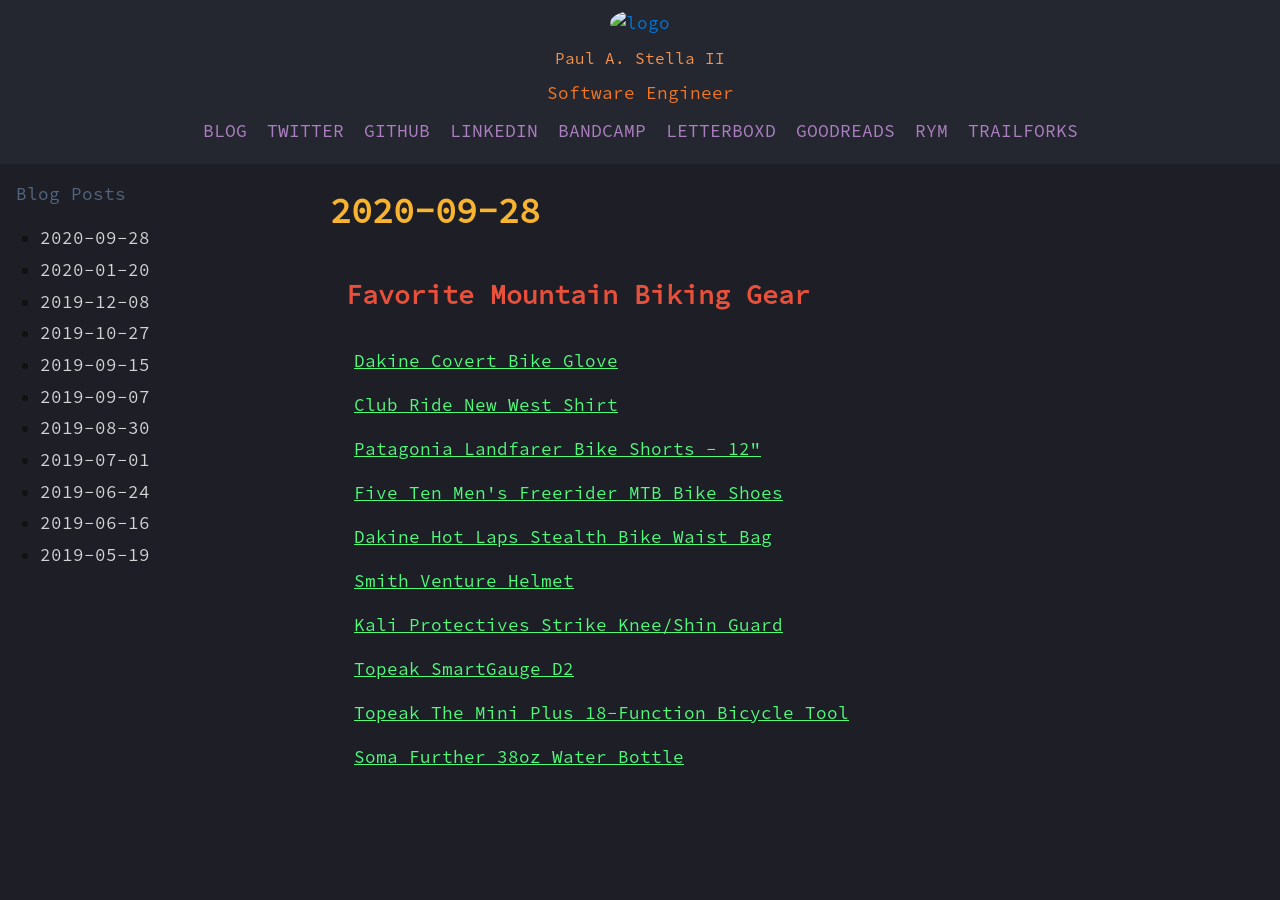
==== index.html @ a6b39e1b "2021-01-11-22:14:14" ====
<!doctype html><html lang="en"><head><meta charset="utf-8"/><meta http-equiv="Cache-Control" content="no-cache, no-store, must-revalidate"/><meta http-equiv="Pragma" content="no-cache"/><meta http-equiv="Expires" content="0"/><meta name="viewport" content="width=device-width,initial-scale=1"/><link rel="shortcut icon" href="/favicon.ico"/><meta name="twitter:card" content="summary_large_image"><meta name="twitter:site" content="@thepaulstella"><meta name="twitter:creator" content="@thepaulstella"><meta name="twitter:title" content="Paul Stella"><meta name="twitter:description" content="Blog"><meta name="twitter:image" content="https://thepaulstella.com/twitter_card.jpg"><title>thepaulstella</title><link href="/static/css/main.f1bea533.css" rel="stylesheet"></head><body><div id="root"></div><script type="text/javascript" src="/static/js/main.1a1465a9.js"></script></body></html>
---- static/css/main.f1bea533.css ----
html{font-family:sans-serif;-ms-text-size-adjust:100%;-webkit-text-size-adjust:100%}body{margin:0}article,aside,details,figcaption,figure,footer,header,hgroup,main,nav,section,summary{display:block}audio,canvas,progress,video{display:inline-block;vertical-align:baseline}audio:not([controls]){display:none;height:0}[hidden],template{display:none}a{background:transparent}a:active,a:hover{outline:0}abbr[title]{border-bottom:1px dotted}b,strong{font-weight:700}dfn{font-style:italic}h1{font-size:2em;margin:.67em 0}mark{background:#fff;color:#111}small{font-size:80%}sub,sup{font-size:75%;line-height:0;position:relative;vertical-align:baseline}sup{top:-.5em}sub{bottom:-.25em}img{border:0}svg:not(:root){overflow:hidden}figure{margin:1em 40px}hr{box-sizing:content-box;height:0}pre{overflow:auto}code,kbd,pre,samp{font-family:monospace,monospace;font-size:1em}button,input,optgroup,select,textarea{color:inherit;font:inherit;margin:0}button{overflow:visible}button,select{text-transform:none}button,html input[type=button],input[type=reset],input[type=submit]{-webkit-appearance:button;cursor:pointer}button[disabled],input[disabled]{cursor:default}button::-moz-focus-inner,input::-moz-focus-inner{border:0;padding:0}input{line-height:normal}input[type=checkbox],input[type=radio]{box-sizing:border-box;padding:0}input[type=number]::-webkit-inner-spin-button,input[type=number]::-webkit-outer-spin-button{height:auto}input[type=search]::-webkit-search-cancel-button,input[type=search]::-webkit-search-decoration{-webkit-appearance:none}fieldset,legend{border:0;padding:0}textarea{overflow:auto}optgroup{font-weight:700}table{border-collapse:collapse;border-spacing:0}td,th{padding:0}*{box-sizing:inherit}body,html{font-family:Arial,Helvetica,sans-serif;box-sizing:border-box;height:100%}body{color:#111;font-size:1.1em;line-height:1.5;background:#fff}main{display:block}h1,h2,h3,h4,h5,h6{margin:0;padding:.6em 0}li{margin:0 0 .3em}a{color:#0074d9;text-decoration:none;box-shadow:none;transition:all .3s}code{font-size:.8em}code,pre{padding:.3em .6em;background:#f5f5f5}pre{text-align:left;border-radius:.2em}pre code{padding:0}blockquote{padding:0 0 0 1em;margin:0 0 0 .1em;box-shadow:inset 5px 0 hsla(0,0%,7%,.3)}label{cursor:pointer}[class*=" icon-"]:before,[class^=icon-]:before{margin:0 .6em 0 0}i[class*=" icon-"]:before,i[class^=icon-]:before{margin:0}.button,.dropimage,.label,[data-tooltip]:after,[type=submit],button{display:inline-block;text-align:center;letter-spacing:inherit;margin:0;padding:.3em .9em;vertical-align:middle;background:#0074d9;color:#fff;border:0;border-radius:.2em;width:auto;-webkit-touch-callout:none;-webkit-user-select:none;-moz-user-select:none;-ms-user-select:none;user-select:none}.success.button,.success.dropimage,.success.label,.success[data-tooltip]:after,.success[type=submit],button.success{background:#2ecc40}.warning.button,.warning.dropimage,.warning.label,.warning[data-tooltip]:after,.warning[type=submit],button.warning{background:#ff851b}.error.button,.error.dropimage,.error.label,.error[data-tooltip]:after,.error[type=submit],button.error{background:#ff4136}.pseudo.button,.pseudo.dropimage,.pseudo.label,.pseudo[data-tooltip]:after,.pseudo[type=submit],button.pseudo{background-color:transparent;color:inherit}.label,[data-tooltip]:after{font-size:.6em;padding:.4em .6em;margin-left:1em;line-height:1}.button,.dropimage,[type=submit],button{margin:.3em 0;cursor:pointer;transition:all .3s;border-radius:.2em;height:auto;vertical-align:baseline;box-shadow:inset 0 0 hsla(0,0%,7%,0)}.button:focus,.button:hover,.dropimage:focus,.dropimage:hover,:focus[type=submit],:hover[type=submit],button:focus,button:hover{box-shadow:inset 0 0 0 99em hsla(0,0%,100%,.2);border:0}.pseudo.button:focus,.pseudo.button:hover,.pseudo.dropimage:focus,.pseudo.dropimage:hover,.pseudo:focus[type=submit],.pseudo:hover[type=submit],button.pseudo:focus,button.pseudo:hover{box-shadow:inset 0 0 0 99em hsla(0,0%,7%,.1)}.active.button,.active.dropimage,.active[type=submit],.button:active,.dropimage:active,.pseudo.button:active,.pseudo.dropimage:active,.pseudo:active[type=submit],:active[type=submit],button.active,button.pseudo:active,button:active{box-shadow:inset 0 0 0 99em hsla(0,0%,7%,.2)}.button[disabled],.dropimage[disabled],[disabled][type=submit],button[disabled]{cursor:default;box-shadow:none;background:#aaa}:checked+.toggle,:checked+.toggle:hover{box-shadow:inset 0 0 0 99em hsla(0,0%,7%,.2)}[type]+.toggle{padding:.3em .9em;margin-right:0}[type]+.toggle:after,[type]+.toggle:before{display:none}.select select,input,textarea{line-height:1.5;margin:0;height:2.1em;padding:.3em .6em;border:1px solid #aaa;background-color:#fff;border-radius:.2em;transition:all .3s;width:100%}.select select:focus,input:focus,textarea:focus{border:1px solid #0074d9;outline:0}textarea{height:auto}[type=color],[type=file]{cursor:pointer}[type=file]{height:auto}select{background:#fff url([data-uri]) no-repeat scroll 95%/10px 15px;background-position:calc(100% - 15px) 50%;border:1px solid #aaa;border-radius:.2em;cursor:pointer;width:100%;height:2.2em;box-sizing:border-box;padding:.3em .45em;transition:all .3s;-moz-appearance:none;-webkit-appearance:none;appearance:none}select::-ms-expand{display:none}select:active,select:focus{border:1px solid #0074d9;transition:outline 0s}select:-moz-focusring{color:transparent;text-shadow:0 0 0 #111}select option{font-size:inherit;padding:.45em}select[multiple]{height:auto;background:none;padding:0}[type=checkbox],[type=radio]{opacity:0;width:0;position:absolute;display:inline-block}:focus[type=checkbox]+.checkable:before,:focus[type=radio]+.checkable:before,[type=checkbox]+.checkable:hover:before,[type=radio]+.checkable:hover:before{border:1px solid #0074d9}[type=checkbox]+.checkable,[type=radio]+.checkable{position:relative;cursor:pointer;padding-left:1.5em;margin-right:.6em}[type=checkbox]+.checkable:after,[type=checkbox]+.checkable:before,[type=radio]+.checkable:after,[type=radio]+.checkable:before{content:"";position:absolute;display:inline-block;left:0;top:50%;-ms-transform:translateY(-50%);transform:translateY(-50%);font-size:1em;line-height:1em;color:transparent;font-family:sans;text-align:center;box-sizing:border-box;width:1em;height:1em;border-radius:50%;transition:all .3s}[type=checkbox]+.checkable:before,[type=radio]+.checkable:before{border:1px solid #aaa}:checked[type=checkbox]+.checkable:after,:checked[type=radio]+.checkable:after{background:#111;-ms-transform:scale(.5) translateY(-100%);transform:scale(.5) translateY(-100%)}[type=checkbox]+.checkable:before{border-radius:.2em}[type=checkbox]+.checkable:after{content:"\2714";background:none;-ms-transform:scale(2) translateY(-25%);transform:scale(2) translateY(-25%);visibility:hidden;opacity:0}:checked[type=checkbox]+.checkable:after{color:#111;background:none;-ms-transform:translateY(-50%);transform:translateY(-50%);transition:all .3s;visibility:visible;opacity:1}table{text-align:left}td,th{padding:.3em 2.4em .3em .6em}th{text-align:left;font-weight:900;color:#fff;background-color:#0074d9}.success th{background-color:#2ecc40}.warning th{background-color:#ff851b}.error th{background-color:#ff4136}.dull th{background-color:#aaa}tr:nth-child(2n){background:hsla(0,0%,7%,.05)}.flex{display:-ms-flexbox;display:flex;margin-left:-.6em;width:calc(100% + .6em);-ms-flex-wrap:wrap;flex-wrap:wrap;transition:all .3s ease}.flex>*{box-sizing:border-box;-ms-flex:1 1 auto;flex:1 1 auto;padding-left:.6em;padding-bottom:.6em}.flex[class*=eight]>*,.flex[class*=eleven]>*,.flex[class*=five]>*,.flex[class*=four]>*,.flex[class*=nine]>*,.flex[class*=one]>*,.flex[class*=seven]>*,.flex[class*=six]>*,.flex[class*=ten]>*,.flex[class*=three]>*,.flex[class*=twelve]>*,.flex[class*=two]>*{-ms-flex-positive:0;flex-grow:0}.flex.grow>*{-ms-flex-positive:1;flex-grow:1}.center{-ms-flex-pack:center;justify-content:center}.one>*{width:100%}.two>*{width:50%}.three>*{width:33.33333%}.four>*{width:25%}.five>*{width:20%}.six>*{width:16.66666%}.seven>*{width:14.28571%}.eight>*{width:12.5%}.nine>*{width:11.11111%}.ten>*{width:10%}.eleven>*{width:9.09091%}.twelve>*{width:8.33333%}@media (min-width:500px){.one-500>*{width:100%}.two-500>*{width:50%}.three-500>*{width:33.33333%}.four-500>*{width:25%}.five-500>*{width:20%}.six-500>*{width:16.66666%}.seven-500>*{width:14.28571%}.eight-500>*{width:12.5%}.nine-500>*{width:11.11111%}.ten-500>*{width:10%}.eleven-500>*{width:9.09091%}.twelve-500>*{width:8.33333%}}@media (min-width:600px){.one-600>*{width:100%}.two-600>*{width:50%}.three-600>*{width:33.33333%}.four-600>*{width:25%}.five-600>*{width:20%}.six-600>*{width:16.66666%}.seven-600>*{width:14.28571%}.eight-600>*{width:12.5%}.nine-600>*{width:11.11111%}.ten-600>*{width:10%}.eleven-600>*{width:9.09091%}.twelve-600>*{width:8.33333%}}@media (min-width:700px){.one-700>*{width:100%}.two-700>*{width:50%}.three-700>*{width:33.33333%}.four-700>*{width:25%}.five-700>*{width:20%}.six-700>*{width:16.66666%}.seven-700>*{width:14.28571%}.eight-700>*{width:12.5%}.nine-700>*{width:11.11111%}.ten-700>*{width:10%}.eleven-700>*{width:9.09091%}.twelve-700>*{width:8.33333%}}@media (min-width:800px){.one-800>*{width:100%}.two-800>*{width:50%}.three-800>*{width:33.33333%}.four-800>*{width:25%}.five-800>*{width:20%}.six-800>*{width:16.66666%}.seven-800>*{width:14.28571%}.eight-800>*{width:12.5%}.nine-800>*{width:11.11111%}.ten-800>*{width:10%}.eleven-800>*{width:9.09091%}.twelve-800>*{width:8.33333%}}@media (min-width:900px){.one-900>*{width:100%}.two-900>*{width:50%}.three-900>*{width:33.33333%}.four-900>*{width:25%}.five-900>*{width:20%}.six-900>*{width:16.66666%}.seven-900>*{width:14.28571%}.eight-900>*{width:12.5%}.nine-900>*{width:11.11111%}.ten-900>*{width:10%}.eleven-900>*{width:9.09091%}.twelve-900>*{width:8.33333%}}@media (min-width:1000px){.one-1000>*{width:100%}.two-1000>*{width:50%}.three-1000>*{width:33.33333%}.four-1000>*{width:25%}.five-1000>*{width:20%}.six-1000>*{width:16.66666%}.seven-1000>*{width:14.28571%}.eight-1000>*{width:12.5%}.nine-1000>*{width:11.11111%}.ten-1000>*{width:10%}.eleven-1000>*{width:9.09091%}.twelve-1000>*{width:8.33333%}}@media (min-width:1100px){.one-1100>*{width:100%}.two-1100>*{width:50%}.three-1100>*{width:33.33333%}.four-1100>*{width:25%}.five-1100>*{width:20%}.six-1100>*{width:16.66666%}.seven-1100>*{width:14.28571%}.eight-1100>*{width:12.5%}.nine-1100>*{width:11.11111%}.ten-1100>*{width:10%}.eleven-1100>*{width:9.09091%}.twelve-1100>*{width:8.33333%}}@media (min-width:1200px){.one-1200>*{width:100%}.two-1200>*{width:50%}.three-1200>*{width:33.33333%}.four-1200>*{width:25%}.five-1200>*{width:20%}.six-1200>*{width:16.66666%}.seven-1200>*{width:14.28571%}.eight-1200>*{width:12.5%}.nine-1200>*{width:11.11111%}.ten-1200>*{width:10%}.eleven-1200>*{width:9.09091%}.twelve-1200>*{width:8.33333%}}@media (min-width:1300px){.one-1300>*{width:100%}.two-1300>*{width:50%}.three-1300>*{width:33.33333%}.four-1300>*{width:25%}.five-1300>*{width:20%}.six-1300>*{width:16.66666%}.seven-1300>*{width:14.28571%}.eight-1300>*{width:12.5%}.nine-1300>*{width:11.11111%}.ten-1300>*{width:10%}.eleven-1300>*{width:9.09091%}.twelve-1300>*{width:8.33333%}}@media (min-width:1400px){.one-1400>*{width:100%}.two-1400>*{width:50%}.three-1400>*{width:33.33333%}.four-1400>*{width:25%}.five-1400>*{width:20%}.six-1400>*{width:16.66666%}.seven-1400>*{width:14.28571%}.eight-1400>*{width:12.5%}.nine-1400>*{width:11.11111%}.ten-1400>*{width:10%}.eleven-1400>*{width:9.09091%}.twelve-1400>*{width:8.33333%}}@media (min-width:1500px){.one-1500>*{width:100%}.two-1500>*{width:50%}.three-1500>*{width:33.33333%}.four-1500>*{width:25%}.five-1500>*{width:20%}.six-1500>*{width:16.66666%}.seven-1500>*{width:14.28571%}.eight-1500>*{width:12.5%}.nine-1500>*{width:11.11111%}.ten-1500>*{width:10%}.eleven-1500>*{width:9.09091%}.twelve-1500>*{width:8.33333%}}@media (min-width:1600px){.one-1600>*{width:100%}.two-1600>*{width:50%}.three-1600>*{width:33.33333%}.four-1600>*{width:25%}.five-1600>*{width:20%}.six-1600>*{width:16.66666%}.seven-1600>*{width:14.28571%}.eight-1600>*{width:12.5%}.nine-1600>*{width:11.11111%}.ten-1600>*{width:10%}.eleven-1600>*{width:9.09091%}.twelve-1600>*{width:8.33333%}}@media (min-width:1700px){.one-1700>*{width:100%}.two-1700>*{width:50%}.three-1700>*{width:33.33333%}.four-1700>*{width:25%}.five-1700>*{width:20%}.six-1700>*{width:16.66666%}.seven-1700>*{width:14.28571%}.eight-1700>*{width:12.5%}.nine-1700>*{width:11.11111%}.ten-1700>*{width:10%}.eleven-1700>*{width:9.09091%}.twelve-1700>*{width:8.33333%}}@media (min-width:1800px){.one-1800>*{width:100%}.two-1800>*{width:50%}.three-1800>*{width:33.33333%}.four-1800>*{width:25%}.five-1800>*{width:20%}.six-1800>*{width:16.66666%}.seven-1800>*{width:14.28571%}.eight-1800>*{width:12.5%}.nine-1800>*{width:11.11111%}.ten-1800>*{width:10%}.eleven-1800>*{width:9.09091%}.twelve-1800>*{width:8.33333%}}@media (min-width:1900px){.one-1900>*{width:100%}.two-1900>*{width:50%}.three-1900>*{width:33.33333%}.four-1900>*{width:25%}.five-1900>*{width:20%}.six-1900>*{width:16.66666%}.seven-1900>*{width:14.28571%}.eight-1900>*{width:12.5%}.nine-1900>*{width:11.11111%}.ten-1900>*{width:10%}.eleven-1900>*{width:9.09091%}.twelve-1900>*{width:8.33333%}}@media (min-width:2000px){.one-2000>*{width:100%}.two-2000>*{width:50%}.three-2000>*{width:33.33333%}.four-2000>*{width:25%}.five-2000>*{width:20%}.six-2000>*{width:16.66666%}.seven-2000>*{width:14.28571%}.eight-2000>*{width:12.5%}.nine-2000>*{width:11.11111%}.ten-2000>*{width:10%}.eleven-2000>*{width:9.09091%}.twelve-2000>*{width:8.33333%}}.full{width:100%}.half{width:50%}.third{width:33.33333%}.two-third{width:66.66666%}.fourth{width:25%}.three-fourth{width:75%}.fifth{width:20%}.two-fifth{width:40%}.three-fifth{width:60%}.four-fifth{width:80%}.sixth{width:16.66666%}.none{display:none}@media (min-width:500px){.full-500{width:100%;display:block}.half-500{width:50%;display:block}.third-500{width:33.33333%;display:block}.two-third-500{width:66.66666%;display:block}.fourth-500{width:25%;display:block}.three-fourth-500{width:75%;display:block}.fifth-500{width:20%;display:block}.two-fifth-500{width:40%;display:block}.three-fifth-500{width:60%;display:block}.four-fifth-500{width:80%;display:block}.sixth-500{width:16.66666%;display:block}}@media (min-width:600px){.full-600{width:100%;display:block}.half-600{width:50%;display:block}.third-600{width:33.33333%;display:block}.two-third-600{width:66.66666%;display:block}.fourth-600{width:25%;display:block}.three-fourth-600{width:75%;display:block}.fifth-600{width:20%;display:block}.two-fifth-600{width:40%;display:block}.three-fifth-600{width:60%;display:block}.four-fifth-600{width:80%;display:block}.sixth-600{width:16.66666%;display:block}}@media (min-width:700px){.full-700{width:100%;display:block}.half-700{width:50%;display:block}.third-700{width:33.33333%;display:block}.two-third-700{width:66.66666%;display:block}.fourth-700{width:25%;display:block}.three-fourth-700{width:75%;display:block}.fifth-700{width:20%;display:block}.two-fifth-700{width:40%;display:block}.three-fifth-700{width:60%;display:block}.four-fifth-700{width:80%;display:block}.sixth-700{width:16.66666%;display:block}}@media (min-width:800px){.full-800{width:100%;display:block}.half-800{width:50%;display:block}.third-800{width:33.33333%;display:block}.two-third-800{width:66.66666%;display:block}.fourth-800{width:25%;display:block}.three-fourth-800{width:75%;display:block}.fifth-800{width:20%;display:block}.two-fifth-800{width:40%;display:block}.three-fifth-800{width:60%;display:block}.four-fifth-800{width:80%;display:block}.sixth-800{width:16.66666%;display:block}}@media (min-width:900px){.full-900{width:100%;display:block}.half-900{width:50%;display:block}.third-900{width:33.33333%;display:block}.two-third-900{width:66.66666%;display:block}.fourth-900{width:25%;display:block}.three-fourth-900{width:75%;display:block}.fifth-900{width:20%;display:block}.two-fifth-900{width:40%;display:block}.three-fifth-900{width:60%;display:block}.four-fifth-900{width:80%;display:block}.sixth-900{width:16.66666%;display:block}}@media (min-width:1000px){.full-1000{width:100%;display:block}.half-1000{width:50%;display:block}.third-1000{width:33.33333%;display:block}.two-third-1000{width:66.66666%;display:block}.fourth-1000{width:25%;display:block}.three-fourth-1000{width:75%;display:block}.fifth-1000{width:20%;display:block}.two-fifth-1000{width:40%;display:block}.three-fifth-1000{width:60%;display:block}.four-fifth-1000{width:80%;display:block}.sixth-1000{width:16.66666%;display:block}}@media (min-width:1100px){.full-1100{width:100%;display:block}.half-1100{width:50%;display:block}.third-1100{width:33.33333%;display:block}.two-third-1100{width:66.66666%;display:block}.fourth-1100{width:25%;display:block}.three-fourth-1100{width:75%;display:block}.fifth-1100{width:20%;display:block}.two-fifth-1100{width:40%;display:block}.three-fifth-1100{width:60%;display:block}.four-fifth-1100{width:80%;display:block}.sixth-1100{width:16.66666%;display:block}}@media (min-width:1200px){.full-1200{width:100%;display:block}.half-1200{width:50%;display:block}.third-1200{width:33.33333%;display:block}.two-third-1200{width:66.66666%;display:block}.fourth-1200{width:25%;display:block}.three-fourth-1200{width:75%;display:block}.fifth-1200{width:20%;display:block}.two-fifth-1200{width:40%;display:block}.three-fifth-1200{width:60%;display:block}.four-fifth-1200{width:80%;display:block}.sixth-1200{width:16.66666%;display:block}}@media (min-width:1300px){.full-1300{width:100%;display:block}.half-1300{width:50%;display:block}.third-1300{width:33.33333%;display:block}.two-third-1300{width:66.66666%;display:block}.fourth-1300{width:25%;display:block}.three-fourth-1300{width:75%;display:block}.fifth-1300{width:20%;display:block}.two-fifth-1300{width:40%;display:block}.three-fifth-1300{width:60%;display:block}.four-fifth-1300{width:80%;display:block}.sixth-1300{width:16.66666%;display:block}}@media (min-width:1400px){.full-1400{width:100%;display:block}.half-1400{width:50%;display:block}.third-1400{width:33.33333%;display:block}.two-third-1400{width:66.66666%;display:block}.fourth-1400{width:25%;display:block}.three-fourth-1400{width:75%;display:block}.fifth-1400{width:20%;display:block}.two-fifth-1400{width:40%;display:block}.three-fifth-1400{width:60%;display:block}.four-fifth-1400{width:80%;display:block}.sixth-1400{width:16.66666%;display:block}}@media (min-width:1500px){.full-1500{width:100%;display:block}.half-1500{width:50%;display:block}.third-1500{width:33.33333%;display:block}.two-third-1500{width:66.66666%;display:block}.fourth-1500{width:25%;display:block}.three-fourth-1500{width:75%;display:block}.fifth-1500{width:20%;display:block}.two-fifth-1500{width:40%;display:block}.three-fifth-1500{width:60%;display:block}.four-fifth-1500{width:80%;display:block}.sixth-1500{width:16.66666%;display:block}}@media (min-width:1600px){.full-1600{width:100%;display:block}.half-1600{width:50%;display:block}.third-1600{width:33.33333%;display:block}.two-third-1600{width:66.66666%;display:block}.fourth-1600{width:25%;display:block}.three-fourth-1600{width:75%;display:block}.fifth-1600{width:20%;display:block}.two-fifth-1600{width:40%;display:block}.three-fifth-1600{width:60%;display:block}.four-fifth-1600{width:80%;display:block}.sixth-1600{width:16.66666%;display:block}}@media (min-width:1700px){.full-1700{width:100%;display:block}.half-1700{width:50%;display:block}.third-1700{width:33.33333%;display:block}.two-third-1700{width:66.66666%;display:block}.fourth-1700{width:25%;display:block}.three-fourth-1700{width:75%;display:block}.fifth-1700{width:20%;display:block}.two-fifth-1700{width:40%;display:block}.three-fifth-1700{width:60%;display:block}.four-fifth-1700{width:80%;display:block}.sixth-1700{width:16.66666%;display:block}}@media (min-width:1800px){.full-1800{width:100%;display:block}.half-1800{width:50%;display:block}.third-1800{width:33.33333%;display:block}.two-third-1800{width:66.66666%;display:block}.fourth-1800{width:25%;display:block}.three-fourth-1800{width:75%;display:block}.fifth-1800{width:20%;display:block}.two-fifth-1800{width:40%;display:block}.three-fifth-1800{width:60%;display:block}.four-fifth-1800{width:80%;display:block}.sixth-1800{width:16.66666%;display:block}}@media (min-width:1900px){.full-1900{width:100%;display:block}.half-1900{width:50%;display:block}.third-1900{width:33.33333%;display:block}.two-third-1900{width:66.66666%;display:block}.fourth-1900{width:25%;display:block}.three-fourth-1900{width:75%;display:block}.fifth-1900{width:20%;display:block}.two-fifth-1900{width:40%;display:block}.three-fifth-1900{width:60%;display:block}.four-fifth-1900{width:80%;display:block}.sixth-1900{width:16.66666%;display:block}}@media (min-width:2000px){.full-2000{width:100%;display:block}.half-2000{width:50%;display:block}.third-2000{width:33.33333%;display:block}.two-third-2000{width:66.66666%;display:block}.fourth-2000{width:25%;display:block}.three-fourth-2000{width:75%;display:block}.fifth-2000{width:20%;display:block}.two-fifth-2000{width:40%;display:block}.three-fifth-2000{width:60%;display:block}.four-fifth-2000{width:80%;display:block}.sixth-2000{width:16.66666%;display:block}}@media (min-width:500px){.none-500{display:none}}@media (min-width:600px){.none-600{display:none}}@media (min-width:700px){.none-700{display:none}}@media (min-width:800px){.none-800{display:none}}@media (min-width:900px){.none-900{display:none}}@media (min-width:1000px){.none-1000{display:none}}@media (min-width:1100px){.none-1100{display:none}}@media (min-width:1200px){.none-1200{display:none}}@media (min-width:1300px){.none-1300{display:none}}@media (min-width:1400px){.none-1400{display:none}}@media (min-width:1500px){.none-1500{display:none}}@media (min-width:1600px){.none-1600{display:none}}@media (min-width:1700px){.none-1700{display:none}}@media (min-width:1800px){.none-1800{display:none}}@media (min-width:1900px){.none-1900{display:none}}@media (min-width:2000px){.none-2000{display:none}}.off-none{margin-left:0}.off-half{margin-left:50%}.off-third{margin-left:33.33333%}.off-two-third{margin-left:66.66666%}.off-fourth{margin-left:25%}.off-three-fourth{margin-left:75%}.off-fifth{margin-left:20%}.off-two-fifth{margin-left:40%}.off-three-fifth{margin-left:60%}.off-four-fifth{margin-left:80%}.off-sixth{margin-left:16.66666%}@media (min-width:500px){.off-none-500{margin-left:0}.off-half-500{margin-left:50%}.off-third-500{margin-left:33.33333%}.off-two-third-500{margin-left:66.66666%}.off-fourth-500{margin-left:25%}.off-three-fourth-500{margin-left:75%}.off-fifth-500{margin-left:20%}.off-two-fifth-500{margin-left:40%}.off-three-fifth-500{margin-left:60%}.off-four-fifth-500{margin-left:80%}.off-sixth-500{margin-left:16.66666%}}@media (min-width:600px){.off-none-600{margin-left:0}.off-half-600{margin-left:50%}.off-third-600{margin-left:33.33333%}.off-two-third-600{margin-left:66.66666%}.off-fourth-600{margin-left:25%}.off-three-fourth-600{margin-left:75%}.off-fifth-600{margin-left:20%}.off-two-fifth-600{margin-left:40%}.off-three-fifth-600{margin-left:60%}.off-four-fifth-600{margin-left:80%}.off-sixth-600{margin-left:16.66666%}}@media (min-width:700px){.off-none-700{margin-left:0}.off-half-700{margin-left:50%}.off-third-700{margin-left:33.33333%}.off-two-third-700{margin-left:66.66666%}.off-fourth-700{margin-left:25%}.off-three-fourth-700{margin-left:75%}.off-fifth-700{margin-left:20%}.off-two-fifth-700{margin-left:40%}.off-three-fifth-700{margin-left:60%}.off-four-fifth-700{margin-left:80%}.off-sixth-700{margin-left:16.66666%}}@media (min-width:800px){.off-none-800{margin-left:0}.off-half-800{margin-left:50%}.off-third-800{margin-left:33.33333%}.off-two-third-800{margin-left:66.66666%}.off-fourth-800{margin-left:25%}.off-three-fourth-800{margin-left:75%}.off-fifth-800{margin-left:20%}.off-two-fifth-800{margin-left:40%}.off-three-fifth-800{margin-left:60%}.off-four-fifth-800{margin-left:80%}.off-sixth-800{margin-left:16.66666%}}@media (min-width:900px){.off-none-900{margin-left:0}.off-half-900{margin-left:50%}.off-third-900{margin-left:33.33333%}.off-two-third-900{margin-left:66.66666%}.off-fourth-900{margin-left:25%}.off-three-fourth-900{margin-left:75%}.off-fifth-900{margin-left:20%}.off-two-fifth-900{margin-left:40%}.off-three-fifth-900{margin-left:60%}.off-four-fifth-900{margin-left:80%}.off-sixth-900{margin-left:16.66666%}}@media (min-width:1000px){.off-none-1000{margin-left:0}.off-half-1000{margin-left:50%}.off-third-1000{margin-left:33.33333%}.off-two-third-1000{margin-left:66.66666%}.off-fourth-1000{margin-left:25%}.off-three-fourth-1000{margin-left:75%}.off-fifth-1000{margin-left:20%}.off-two-fifth-1000{margin-left:40%}.off-three-fifth-1000{margin-left:60%}.off-four-fifth-1000{margin-left:80%}.off-sixth-1000{margin-left:16.66666%}}@media (min-width:1100px){.off-none-1100{margin-left:0}.off-half-1100{margin-left:50%}.off-third-1100{margin-left:33.33333%}.off-two-third-1100{margin-left:66.66666%}.off-fourth-1100{margin-left:25%}.off-three-fourth-1100{margin-left:75%}.off-fifth-1100{margin-left:20%}.off-two-fifth-1100{margin-left:40%}.off-three-fifth-1100{margin-left:60%}.off-four-fifth-1100{margin-left:80%}.off-sixth-1100{margin-left:16.66666%}}@media (min-width:1200px){.off-none-1200{margin-left:0}.off-half-1200{margin-left:50%}.off-third-1200{margin-left:33.33333%}.off-two-third-1200{margin-left:66.66666%}.off-fourth-1200{margin-left:25%}.off-three-fourth-1200{margin-left:75%}.off-fifth-1200{margin-left:20%}.off-two-fifth-1200{margin-left:40%}.off-three-fifth-1200{margin-left:60%}.off-four-fifth-1200{margin-left:80%}.off-sixth-1200{margin-left:16.66666%}}@media (min-width:1300px){.off-none-1300{margin-left:0}.off-half-1300{margin-left:50%}.off-third-1300{margin-left:33.33333%}.off-two-third-1300{margin-left:66.66666%}.off-fourth-1300{margin-left:25%}.off-three-fourth-1300{margin-left:75%}.off-fifth-1300{margin-left:20%}.off-two-fifth-1300{margin-left:40%}.off-three-fifth-1300{margin-left:60%}.off-four-fifth-1300{margin-left:80%}.off-sixth-1300{margin-left:16.66666%}}@media (min-width:1400px){.off-none-1400{margin-left:0}.off-half-1400{margin-left:50%}.off-third-1400{margin-left:33.33333%}.off-two-third-1400{margin-left:66.66666%}.off-fourth-1400{margin-left:25%}.off-three-fourth-1400{margin-left:75%}.off-fifth-1400{margin-left:20%}.off-two-fifth-1400{margin-left:40%}.off-three-fifth-1400{margin-left:60%}.off-four-fifth-1400{margin-left:80%}.off-sixth-1400{margin-left:16.66666%}}@media (min-width:1500px){.off-none-1500{margin-left:0}.off-half-1500{margin-left:50%}.off-third-1500{margin-left:33.33333%}.off-two-third-1500{margin-left:66.66666%}.off-fourth-1500{margin-left:25%}.off-three-fourth-1500{margin-left:75%}.off-fifth-1500{margin-left:20%}.off-two-fifth-1500{margin-left:40%}.off-three-fifth-1500{margin-left:60%}.off-four-fifth-1500{margin-left:80%}.off-sixth-1500{margin-left:16.66666%}}@media (min-width:1600px){.off-none-1600{margin-left:0}.off-half-1600{margin-left:50%}.off-third-1600{margin-left:33.33333%}.off-two-third-1600{margin-left:66.66666%}.off-fourth-1600{margin-left:25%}.off-three-fourth-1600{margin-left:75%}.off-fifth-1600{margin-left:20%}.off-two-fifth-1600{margin-left:40%}.off-three-fifth-1600{margin-left:60%}.off-four-fifth-1600{margin-left:80%}.off-sixth-1600{margin-left:16.66666%}}@media (min-width:1700px){.off-none-1700{margin-left:0}.off-half-1700{margin-left:50%}.off-third-1700{margin-left:33.33333%}.off-two-third-1700{margin-left:66.66666%}.off-fourth-1700{margin-left:25%}.off-three-fourth-1700{margin-left:75%}.off-fifth-1700{margin-left:20%}.off-two-fifth-1700{margin-left:40%}.off-three-fifth-1700{margin-left:60%}.off-four-fifth-1700{margin-left:80%}.off-sixth-1700{margin-left:16.66666%}}@media (min-width:1800px){.off-none-1800{margin-left:0}.off-half-1800{margin-left:50%}.off-third-1800{margin-left:33.33333%}.off-two-third-1800{margin-left:66.66666%}.off-fourth-1800{margin-left:25%}.off-three-fourth-1800{margin-left:75%}.off-fifth-1800{margin-left:20%}.off-two-fifth-1800{margin-left:40%}.off-three-fifth-1800{margin-left:60%}.off-four-fifth-1800{margin-left:80%}.off-sixth-1800{margin-left:16.66666%}}@media (min-width:1900px){.off-none-1900{margin-left:0}.off-half-1900{margin-left:50%}.off-third-1900{margin-left:33.33333%}.off-two-third-1900{margin-left:66.66666%}.off-fourth-1900{margin-left:25%}.off-three-fourth-1900{margin-left:75%}.off-fifth-1900{margin-left:20%}.off-two-fifth-1900{margin-left:40%}.off-three-fifth-1900{margin-left:60%}.off-four-fifth-1900{margin-left:80%}.off-sixth-1900{margin-left:16.66666%}}@media (min-width:2000px){.off-none-2000{margin-left:0}.off-half-2000{margin-left:50%}.off-third-2000{margin-left:33.33333%}.off-two-third-2000{margin-left:66.66666%}.off-fourth-2000{margin-left:25%}.off-three-fourth-2000{margin-left:75%}.off-fifth-2000{margin-left:20%}.off-two-fifth-2000{margin-left:40%}.off-three-fifth-2000{margin-left:60%}.off-four-fifth-2000{margin-left:80%}.off-sixth-2000{margin-left:16.66666%}}nav{position:fixed;top:0;left:0;right:0;height:3em;padding:0 .6em;background:#fff;box-shadow:0 0 .2em hsla(0,0%,67%,.2);z-index:10000;transition:all .3s;transform-style:preserve-3d}nav .brand,nav .burger,nav .menu{float:right;position:relative;top:50%;-ms-transform:translateY(-50%);transform:translateY(-50%)}nav .brand{font-weight:700;float:left;padding:0 .6em;max-width:50%;white-space:nowrap;color:inherit}nav .brand *{vertical-align:middle}nav .logo{height:2em;margin-right:.3em}nav .select:after{height:calc(100% - 1px);padding:0;line-height:2.4em}nav .menu>*{margin-right:.6em}nav .burger{display:none}@media (max-width:60em){nav .burger{display:inline-block;cursor:pointer;bottom:-1000em;margin:0}nav .burger~.menu,nav .show:checked~.burger{position:fixed;min-height:100%;top:0;right:0;bottom:-1000em;margin:0;background:#fff;transition:all .5s ease;-ms-transform:none;transform:none}nav .burger~.menu{z-index:11}nav .show:checked~.burger{color:transparent;width:100%;border-radius:0;background:hsla(0,0%,7%,.2);transition:all .5s ease}nav .show~.menu{width:70%;max-width:300px;-ms-transform-origin:center right;transform-origin:center right;transition:all .25s ease;-ms-transform:scaleX(0);transform:scaleX(0)}nav .show~.menu>*{-ms-transform:translateX(100%);transform:translateX(100%);transition:all 0s ease .5s}nav .show:checked~.menu>:first-child{transition:all .5s cubic-bezier(.645,.045,.355,1) 0s}nav .show:checked~.menu>:nth-child(2){transition:all .5s cubic-bezier(.645,.045,.355,1) .1s}nav .show:checked~.menu>:nth-child(3){transition:all .5s cubic-bezier(.645,.045,.355,1) .2s}nav .show:checked~.menu>:nth-child(4){transition:all .5s cubic-bezier(.645,.045,.355,1) .3s}nav .show:checked~.menu>:nth-child(5){transition:all .5s cubic-bezier(.645,.045,.355,1) .4s}nav .show:checked~.menu>:nth-child(6){transition:all .5s cubic-bezier(.645,.045,.355,1) .5s}nav .show:checked~.menu{-ms-transform:scaleX(1);transform:scaleX(1)}nav .show:checked~.menu>*{-ms-transform:translateX(0);transform:translateX(0);transition:all .5s ease-in-out .6s}nav .burger~.menu>*{display:block;margin:.3em;text-align:left;max-width:calc(100% - .6em)}nav .burger~.menu>a{padding:.3em .9em}}.stack,.stack .toggle{margin-top:0;margin-bottom:0;display:block;width:100%;text-align:left;border-radius:0}.stack:first-child,.stack:first-child .toggle{border-top-left-radius:.2em;border-top-right-radius:.2em}.stack:last-child,.stack:last-child .toggle{border-bottom-left-radius:.2em;border-bottom-right-radius:.2em}input.stack,select.stack,textarea.stack{transition:border-bottom 0 ease 0;border-bottom-width:0}input.stack:last-child,select.stack:last-child,textarea.stack:last-child{border-bottom-width:1px}input.stack:focus+input,input.stack:focus+select,input.stack:focus+textarea,select.stack:focus+input,select.stack:focus+select,select.stack:focus+textarea,textarea.stack:focus+input,textarea.stack:focus+select,textarea.stack:focus+textarea{border-top-color:#0074d9}.card,.modal .overlay~*{position:relative;box-shadow:0;border-radius:.2em;border:1px solid #aaa;overflow:hidden;text-align:left;background:#fff;margin-bottom:.6em;padding:0;transition:all .3s ease}.hidden.card,.modal .overlay:checked+*,.modal .overlay~.hidden,.modal .overlay~:checked+*,:checked+.card{font-size:0;padding:0;margin:0;border:0}.card>*,.modal .overlay~*>*{max-width:100%;display:block}.card>:last-child,.modal .overlay~*>:last-child{margin-bottom:0}.card>p,.card header,.card section,.modal .overlay~*>p,.modal .overlay~* header,.modal .overlay~* section{padding:.6em .8em}.card section,.modal .overlay~* section{padding:.6em .8em 0}.card hr,.modal .overlay~* hr{border:none;height:1px;background-color:#aaa}.card header,.modal .overlay~* header{font-weight:700;position:relative;border-bottom:1px solid #aaa}.card header h1,.card header h2,.card header h3,.card header h4,.card header h5,.card header h6,.modal .overlay~* header h1,.modal .overlay~* header h2,.modal .overlay~* header h3,.modal .overlay~* header h4,.modal .overlay~* header h5,.modal .overlay~* header h6{padding:0;margin:0 2em 0 0;line-height:1;display:inline-block;vertical-align:text-bottom}.card header:last-child,.modal .overlay~* header:last-child{border-bottom:0}.card footer,.modal .overlay~* footer{padding:.8em}.card p,.modal .overlay~* p{margin:.3em 0}.card p:first-child,.modal .overlay~* p:first-child{margin-top:0}.card p:last-child,.modal .overlay~* p:last-child{margin-bottom:0}.card>p,.modal .overlay~*>p{margin:0;padding-right:2.5em}.card .close,.modal .overlay~* .close{position:absolute;top:.4em;right:.3em;font-size:1.2em;padding:0 .5em;cursor:pointer;width:auto}.card .close:hover,.modal .overlay~* .close:hover{color:#ff4136}.card h1+.close,.modal .overlay~* h1+.close{margin:.2em}.card h2+.close,.modal .overlay~* h2+.close{margin:.1em}.card .dangerous,.modal .overlay~* .dangerous{background:#ff4136;float:right}.modal{text-align:center}.modal>input{display:none}.modal>input~*{opacity:0;max-height:0;overflow:hidden}.modal .overlay{top:0;left:0;bottom:0;right:0;position:fixed;margin:0;border-radius:0;background:hsla(0,0%,7%,.2);transition:all .3s;z-index:100000}.modal .overlay:after,.modal .overlay:before{display:none}.modal .overlay~*{border:0;position:fixed;top:50%;left:50%;-ms-transform:translateX(-50%) translateY(-50%) scale(.2);transform:translateX(-50%) translateY(-50%) scale(.2);z-index:1000000;transition:all .3s}.modal>input:checked~*{display:block;opacity:1;max-height:10000px;transition:all .3s}.modal>input:checked~.overlay~*{max-height:90%;overflow:auto;-ms-transform:translateX(-50%) translateY(-50%) scale(1);transform:translateX(-50%) translateY(-50%) scale(1)}@media (max-width:60em){.modal .overlay~*{min-width:90%}}.dropimage{position:relative;display:block;padding:0;padding-bottom:56.25%;overflow:hidden;cursor:pointer;border:0;margin:.3em 0;border-radius:.2em;background-color:#ddd;background-size:cover;background-position:50%;background-image:url([data-uri])}.dropimage input{left:0;width:100%;height:100%;border:0;margin:0;padding:0;opacity:0;cursor:pointer;position:absolute}.tabs{position:relative;overflow:hidden}.tabs>label img{float:left;margin-left:.6em}.tabs>.row{width:calc(100% + 2 * .6em);display:table;table-layout:fixed;position:relative;padding-left:0;transition:all .3s;border-spacing:0;margin:0}.tabs>.row:after,.tabs>.row:before{display:none}.tabs>.row>*,.tabs>.row img{display:table-cell;vertical-align:top;margin:0;width:100%}.tabs>input{display:none}.tabs>input+*{width:100%}.tabs>input+label{width:auto}.two.tabs>.row{width:200%;left:-100%}.two.tabs>input:first-of-type:checked ~ .row{margin-left:100%}.two.tabs>label img{width:48%;margin:4% 0 4% 4%}.three.tabs>.row{width:300%;left:-200%}.three.tabs>input:first-of-type:checked ~ .row{margin-left:200%}.three.tabs>input:nth-of-type(2):checked~.row{margin-left:100%}.three.tabs>label img{width:30%;margin:5% 0 5% 5%}.four.tabs>.row{width:400%;left:-300%}.four.tabs>input:first-of-type:checked ~ .row{margin-left:300%}.four.tabs>input:nth-of-type(2):checked~.row{margin-left:200%}.four.tabs>input:nth-of-type(3):checked~.row{margin-left:100%}.four.tabs>label img{width:22%;margin:4% 0 4% 4%}.tabs>label:first-of-type img{margin-left:0}[data-tooltip]{position:relative}[data-tooltip]:after,[data-tooltip]:before{position:absolute;z-index:10;opacity:0;border-width:0;height:0;padding:0;overflow:hidden;transition:opacity .6s ease,height 0s ease .6s;top:calc(100% - 6px);left:0;margin-top:12px}[data-tooltip]:after{margin-left:0;font-size:.8em;background:#111;content:attr(data-tooltip);white-space:nowrap}[data-tooltip]:before{content:"";width:0;height:0;border-width:0;border-style:solid;border-color:transparent transparent #111;margin-top:0;left:10px}[data-tooltip]:focus:after,[data-tooltip]:focus:before,[data-tooltip]:hover:after,[data-tooltip]:hover:before{opacity:1;border-width:6px;height:auto}[data-tooltip]:focus:after,[data-tooltip]:hover:after{padding:.45em .9em}.tooltip-top:after,.tooltip-top:before{top:auto;bottom:calc(100% - 6px);left:0;margin-bottom:12px}.tooltip-top:before{border-color:#111 transparent transparent;margin-bottom:0;left:10px}.tooltip-right:after,.tooltip-right:before{left:100%;margin-left:6px;margin-top:0;top:0}.tooltip-right:before{border-color:transparent #111 transparent transparent;margin-left:-6px;left:100%;top:7px}.tooltip-left:after,.tooltip-left:before{right:100%;margin-right:6px;left:auto;margin-top:0;top:0}.tooltip-left:before{border-color:transparent transparent transparent #111;margin-right:-6px;right:100%;top:7px}@font-face{font-family:source-code-pro;src:url(/static/media/SourceCodePro-Regular.4889cf47.otf)}body{font-family:source-code-pro;margin:0;padding:0;display:block}.logo{border-radius:50%}.blog-post img:hover{filter:invert(100%)}.content{display:-ms-grid;display:grid;-ms-grid-columns:(1fr)[8];grid-template-columns:repeat(8,1fr);grid-gap:10px;grid-auto-rows:minmax(100px,auto)}.blog-explorer{-ms-grid-column:1;grid-column:1;width:10rem}.blog-explorer p{margin-left:1rem;cursor:default}header{text-align:center;margin:0 auto;cursor:default}.title,header{padding:10px}.linky{text-transform:uppercase;text-align:center;text-decoration:none;margin:10px;display:inline-block}.title-text{text-decoration:none!important;font-size:medium;margin:10px}.blog-post,.blog-posts{padding-bottom:env(safe-area-inset-bottom);margin:0 auto;box-sizing:border-box;grid-column:3/8;width:100%}.blog-post h1,.blog-post h1:hover{cursor:default}.blog-post h2,.blog-post h2:hover,.blog-post h3,.blog-post h3:hover{cursor:default;margin-left:1rem}.blog-post li,.blog-post p{margin-left:1.5rem}.blog-post a,.blog-post a:hover{text-decoration:underline}.blog-post:last-child{border-bottom:0}@media only screen and (max-width:350px) and (min-width:250px){.title{font-size:12px}.logo{height:80px}}@media only screen and (max-width:764px) and (min-width:350px){.header h2{font-size:16px}.title{font-size:14px}.linky{font-size:18px;display:-ms-inline-flexbox;display:inline-flex;float:none}.logo{height:90px}.blog-post,.blog-posts{margin:0;-ms-grid-column:span 8;grid-column:span 8}.blog-post h1,.blog-post h1:hover{font-size:2rem}.blog-post h2,.blog-post h2:hover{margin-left:0;font-size:1.25rem}.blog-post h3,.blog-post h3:hover{margin-left:0;font-size:1rem}.blog-post li,.blog-post p{margin-left:0;font-size:.9rem}.blog-explorer{display:none}}.last-updated{text-align:center;font-size:12px;padding-bottom:env(safe-area-inset-bottom)}@media only screen and (min-width:764px){.linky{font-size:18px;float:none}.logo{height:100px}}body{background-color:#1d1e26!important}header{color:#000;background-color:#242630}.title-text{color:#f6934d}.sub-text{color:#f37721}.linky{color:#ac7fc0}.linky:hover{color:#ff79c6}.blog-explorer p{color:#52667f}.blog-explorer a{color:#d3d4d5}.blog-explorer a:hover{color:#f69e23}.blog-post h1,.blog-post h1:hover{color:#f8b32f}.blog-post h2,.blog-post h2:hover{color:#e7503b}.blog-post h3,.blog-post h3:hover{color:#594f4f}.blog-post li,.blog-post p{color:#699aa3}.blog-post a{color:#50fa7b}.blog-post a:hover{color:#f8b32f}.blog-post{border-bottom:1px solid #000}.last-updated{color:#d3d4d5}
/*# sourceMappingURL=main.f1bea533.css.map*/
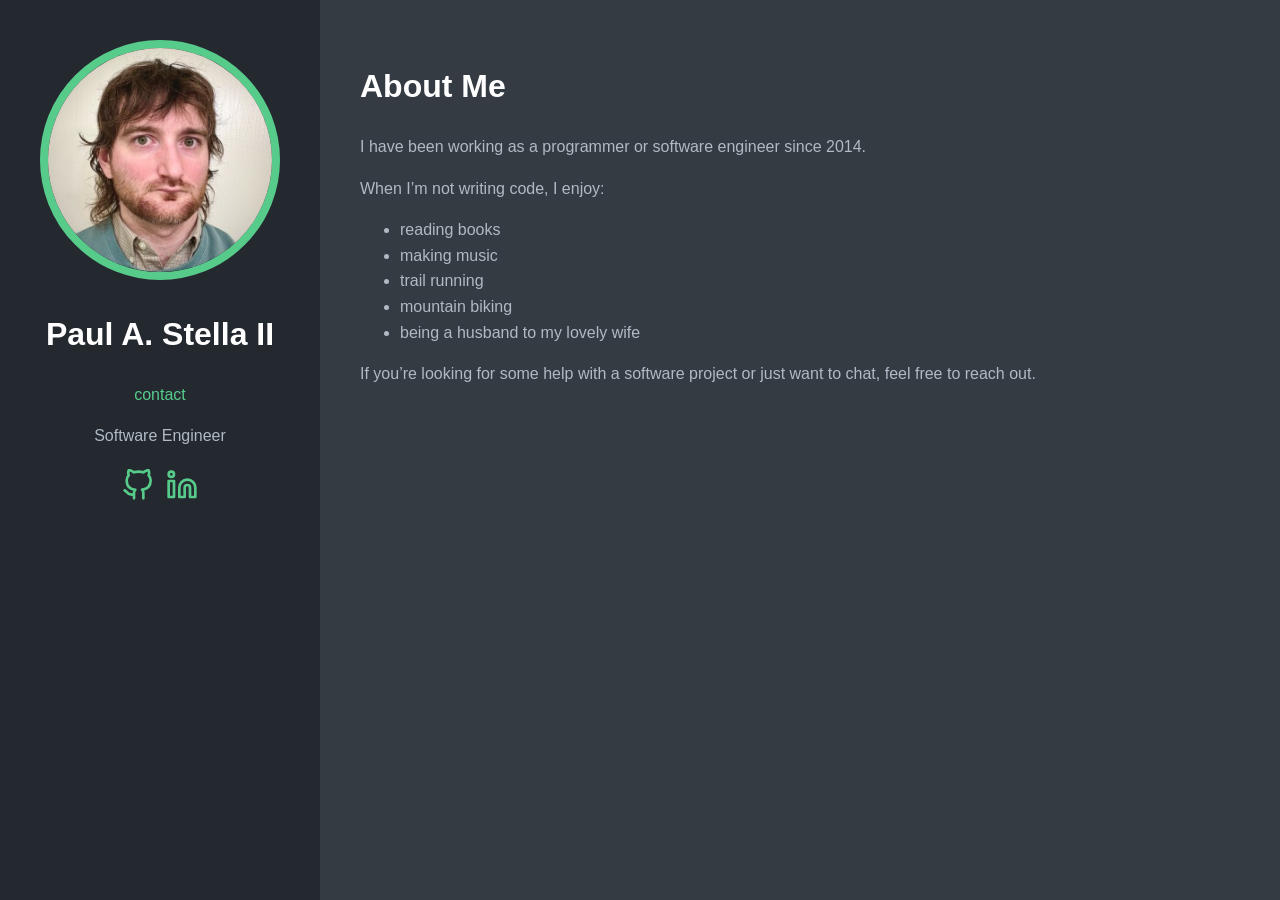
==== commit 6986fc45: "init" ====
--- a/index.html
+++ b/index.html
@@ -1 +1,81 @@
-<!doctype html><html lang="en"><head><meta charset="utf-8"/><meta http-equiv="Cache-Control" content="no-cache, no-store, must-revalidate"/><meta http-equiv="Pragma" content="no-cache"/><meta http-equiv="Expires" content="0"/><meta name="viewport" content="width=device-width,initial-scale=1"/><link rel="shortcut icon" href="/favicon.ico"/><meta name="twitter:card" content="summary_large_image"><meta name="twitter:site" content="@thepaulstella"><meta name="twitter:creator" content="@thepaulstella"><meta name="twitter:title" content="Paul Stella"><meta name="twitter:description" content="Blog"><meta name="twitter:image" content="https://thepaulstella.com/twitter_card.jpg"><title>thepaulstella</title><link href="/static/css/main.f1bea533.css" rel="stylesheet"></head><body><div id="root"></div><script type="text/javascript" src="/static/js/main.1a1465a9.js"></script></body></html>+<!doctype html>
+<html lang="en-us">
+  <head>
+    <title>Paul A. Stella II</title>
+    <link rel="shortcut icon" href="favicon.ico" />
+    <meta charset="utf-8" />
+    <meta name="generator" content="Hugo 0.111.2">
+    <meta name="viewport" content="width=device-width, initial-scale=1" />
+    <meta name="author" content="Paul A. Stella II" />
+    <meta name="description" content="Software Engineer" />
+    <link rel="stylesheet" href="/css/main.min.3c3c186cd62e563ad6e2f00a89dbee656ab912d1d46f856b5605dd0232521e2a.css" />
+
+    
+    <meta name="twitter:card" content="summary"/>
+<meta name="twitter:title" content="About Me"/>
+<meta name="twitter:description" content="Software Engineer"/>
+
+    <meta property="og:title" content="About Me" />
+<meta property="og:description" content="Software Engineer" />
+<meta property="og:type" content="website" />
+<meta property="og:url" content="http://thepaulstella.com/" />
+
+
+  </head>
+  <body>
+    <header class="app-header">
+      <a href="http://thepaulstella.com/"><img class="app-header-avatar" src="/avatar.jpg" alt="Paul A. Stella II" /></a>
+      <span class="app-header-title">Paul A. Stella II</span>
+      <nav class="app-header-menu">
+          <a class="app-header-menu-item" href="mailto:contact@thepaulstella.com">contact</a>
+      </nav>
+      <p>Software Engineer</p>
+      <div class="app-header-social">
+        
+          <a href="https://github.com/thepaulstella" target="_blank" rel="noreferrer noopener me">
+            <svg viewBox="0 0 24 24" fill="none" stroke="currentColor" stroke-width="2" stroke-linecap="round" stroke-linejoin="round" class="icon icon-github">
+  <title>Github</title>
+  <path d="M9 19c-5 1.5-5-2.5-7-3m14 6v-3.87a3.37 3.37 0 0 0-.94-2.61c3.14-.35 6.44-1.54 6.44-7A5.44 5.44 0 0 0 20 4.77 5.07 5.07 0 0 0 19.91 1S18.73.65 16 2.48a13.38 13.38 0 0 0-7 0C6.27.65 5.09 1 5.09 1A5.07 5.07 0 0 0 5 4.77a5.44 5.44 0 0 0-1.5 3.78c0 5.42 3.3 6.61 6.44 7A3.37 3.37 0 0 0 9 18.13V22"></path>
+</svg>
+          </a>
+        
+          <a href="https://www.linkedin.com/in/thepaulstella/" target="_blank" rel="noreferrer noopener me">
+            <svg viewBox="0 0 24 24" fill="none" stroke="currentColor" stroke-width="2" stroke-linecap="round" stroke-linejoin="round" class="icon icon-linkedin">
+  <title>Linkedin</title>
+  <path d="M16 8a6 6 0 0 1 6 6v7h-4v-7a2 2 0 0 0-2-2 2 2 0 0 0-2 2v7h-4v-7a6 6 0 0 1 6-6z"></path><rect x="2" y="9" width="4" height="12"></rect><circle cx="4" cy="4" r="2"></circle>
+</svg>
+          </a>
+        
+      </div>
+    </header>
+    <main class="app-container">
+      
+  <main aria-role="main">
+    <header class="homepage-header">
+      <h1>About Me</h1>
+      
+    </header>
+    <div class="homepage-content">
+      
+      <p>I have been working as a programmer or software engineer since 2014.</p>
+<p>When I&rsquo;m not writing code, I enjoy:</p>
+<ul>
+<li>reading books</li>
+<li>making music</li>
+<li>trail running</li>
+<li>mountain biking</li>
+<li>being a husband to my lovely wife</li>
+</ul>
+<p>If you&rsquo;re looking for some help with a software project or just want to chat, feel free to reach out.</p>
+
+    </div>
+    <div>
+      
+        
+      
+    </div>
+  </main>
+
+    </main>
+  </body>
+</html>
--- a/css/main.min.3c3c186cd62e563ad6e2f00a89dbee656ab912d1d46f856b5605dd0232521e2a.css
+++ b/css/main.min.3c3c186cd62e563ad6e2f00a89dbee656ab912d1d46f856b5605dd0232521e2a.css
@@ -0,0 +1 @@
+*{box-sizing:border-box}html{line-height:1.6}body{margin:0;font-family:sans-serif;background:#353b43;color:#afbac4}h1,h2,h3,h4,h5,h6{color:#fff}a{color:#57cc8a;transition:color .35s;text-decoration:none}a:hover{color:#fff}code{font-family:monospace,monospace;font-size:1em;color:rgba(175,186,196,.8);text-size-adjust:100%;-ms-text-size-adjust:100%;-moz-text-size-adjust:100%;-webkit-text-size-adjust:100%}pre{font-size:1rem;line-height:1.2em;margin:0;overflow:auto}pre code{font-size:.8em}::selection{background:rgba(175,186,196,.25)}::-moz-selection{background:rgba(175,186,196,.25)}.app-header{padding:2.5em;background:#242930;text-align:center}.app-header-avatar{width:15rem;height:15rem;border-radius:100%;border:.5rem solid #57cc8a}.app-container{padding:2.5rem}.app-header-social{display:flex;align-items:center;justify-content:center;font-size:2em;color:#fff}.app-header-social a:not(:last-child){margin-right:.4em}.app-header-title{color:#fff;display:block;font-size:2em;margin:.67em 0;font-weight:700}@media(min-width:940px){.app-header{position:fixed;top:0;left:0;width:20rem;min-height:100vh}.app-container{max-width:65rem;margin-left:20rem}}.error-404{text-align:center}.error-404-title{text-transform:uppercase}.icon{display:inline-block;width:1em;height:1em;margin-top:-.125em}.pagination{display:block;list-style:none;padding:0;font-size:.8em;text-align:center;margin:3em 0}.page-item{display:inline-block}.page-item .page-link{display:flex;align-items:center;justify-content:center;width:1.8rem;height:1.8rem}.page-item.active .page-link{color:#fff;border-radius:2em;background:#57cc8a}.post-title{color:#fff}.post-meta>div{display:flex;align-items:center;font-size:.8em}.post-meta>div>.icon{margin-right:.4em}.post-content>pre,.post-content .highlight{margin:1em 0}.post-content>pre,.post-content .highlight>pre,.post-content .highlight>div{border-left:.4em solid rgba(87,204,138,.8);padding:1em}.post-content blockquote{border-left:.4em solid rgba(87,204,138,.8);margin:1em 0;padding:.5em 1em;background:#242930}.post-content blockquote p{margin:.5em 0}.post-content img{max-width:100%}.posts-list{padding:0}.posts-list-item{list-style:none;padding:.4em 0}.posts-list-item:not(:last-child){border-bottom:1px dashed rgba(255,255,255,.3)}.posts-list-item-description{display:flex;align-items:center;font-size:.8em}.posts-list-item-description>.icon{margin-right:.4em}.posts-list-item-separator{margin:0 .4em}.tag{display:inline-block;margin-right:.2em;padding:0 .6em;font-size:.9em;border-radius:.2em;white-space:nowrap;background:rgba(255,255,255,.1);transition:color .35s,background .35s}.tag:hover{transition:color .25s,background .05s;background:rgba(255,255,255,.3)}.tags-list{padding:0}.tags-list-item{display:flex;align-items:center;list-style:none;padding:.4em 0}.tags-list-item>.icon{margin-right:.4em}.tags-list-item:not(:last-child){border-bottom:1px dashed rgba(255,255,255,.3)}@media(min-width:450px){.tags-list{display:flex;flex-wrap:wrap}.tags-list-item{width:calc(50% - 1em)}.tags-list-item:nth-child(even){margin-left:1em}.tags-list-item:nth-last-child(2){border:none}}
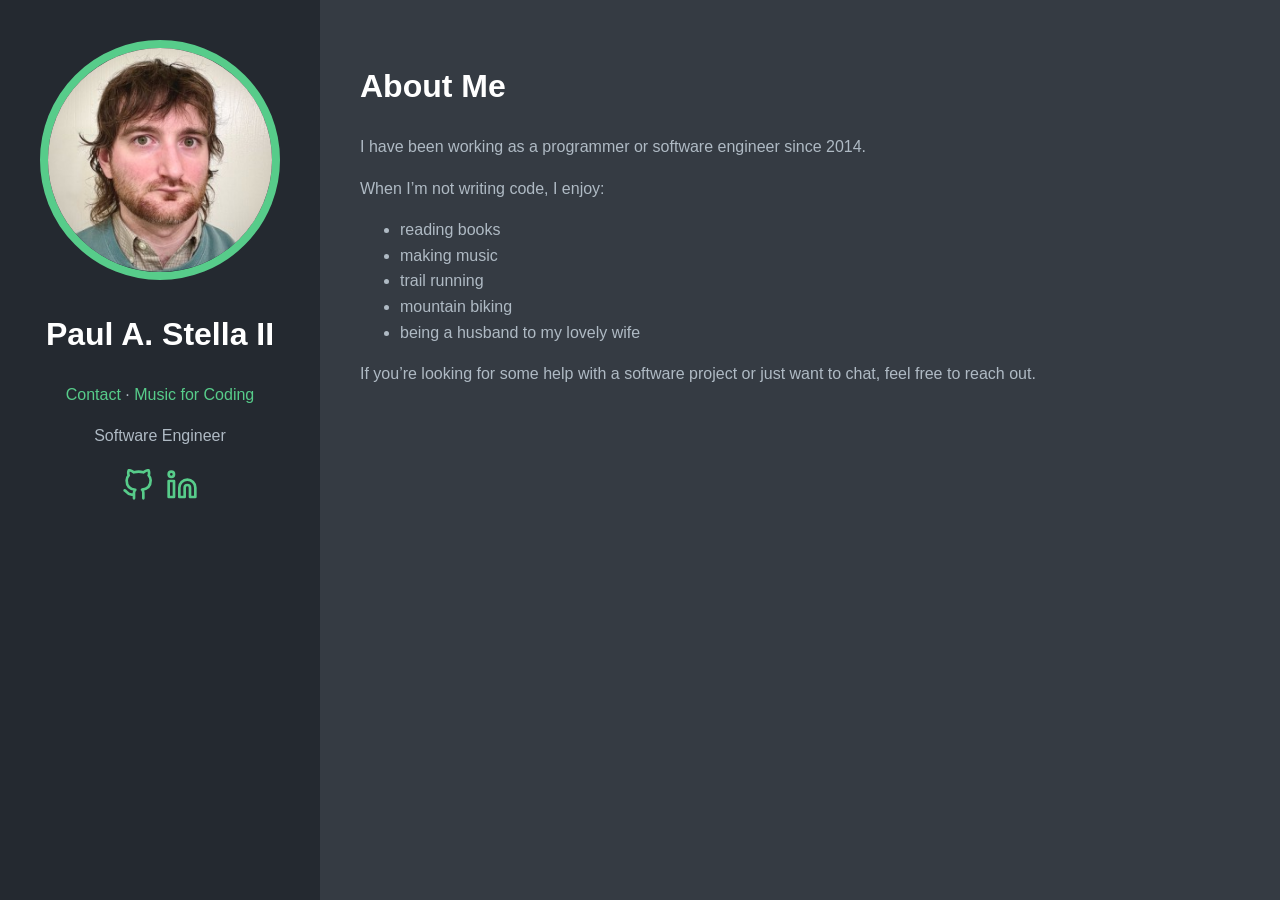
==== commit 37a9c778: "update site" ====
--- a/index.html
+++ b/index.html
@@ -27,7 +27,10 @@
       <a href="http://thepaulstella.com/"><img class="app-header-avatar" src="/avatar.jpg" alt="Paul A. Stella II" /></a>
       <span class="app-header-title">Paul A. Stella II</span>
       <nav class="app-header-menu">
-          <a class="app-header-menu-item" href="mailto:contact@thepaulstella.com">contact</a>
+          <a class="app-header-menu-item" href="mailto:contact@thepaulstella.com">Contact</a>
+             · 
+          
+          <a class="app-header-menu-item" href="https://linktr.ee/musicforcoding">Music for Coding</a>
       </nav>
       <p>Software Engineer</p>
       <div class="app-header-social">
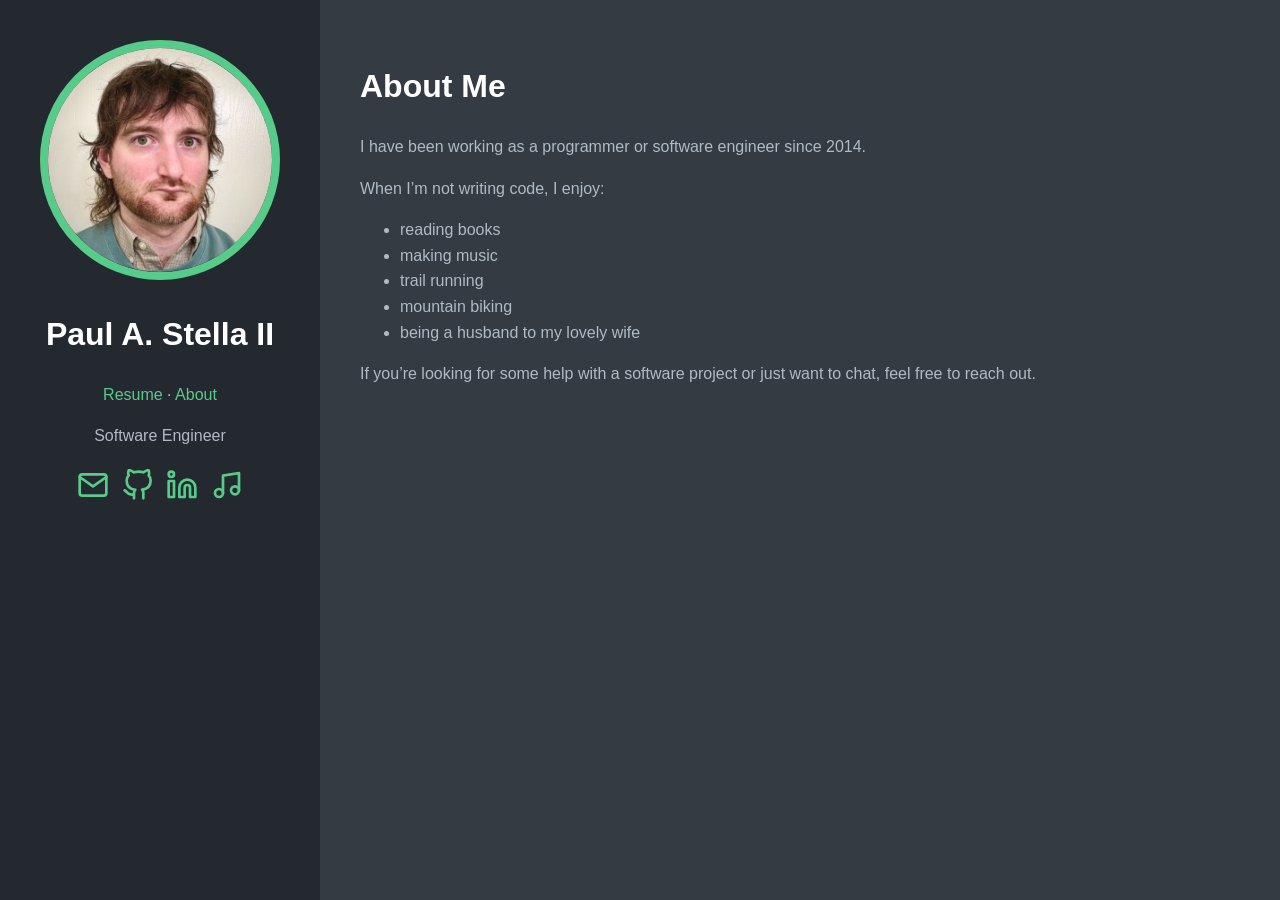
==== commit 8d4ae51b: "update site" ====
--- a/index.html
+++ b/index.html
@@ -27,13 +27,20 @@
       <a href="http://thepaulstella.com/"><img class="app-header-avatar" src="/avatar.jpg" alt="Paul A. Stella II" /></a>
       <span class="app-header-title">Paul A. Stella II</span>
       <nav class="app-header-menu">
-          <a class="app-header-menu-item" href="mailto:contact@thepaulstella.com">Contact</a>
+          <a class="app-header-menu-item" href="/resume/">Resume</a>
              · 
           
-          <a class="app-header-menu-item" href="https://linktr.ee/musicforcoding">Music for Coding</a>
+          <a class="app-header-menu-item" href="/">About</a>
       </nav>
       <p>Software Engineer</p>
       <div class="app-header-social">
+        
+          <a href="mailto:contact@thepaulstella.com" target="_blank" rel="noreferrer noopener me">
+            <svg viewBox="0 0 24 24" fill="none" stroke="currentColor" stroke-width="2" stroke-linecap="round" stroke-linejoin="round" class="icon icon-mail">
+  <title>Email</title>
+  <path d="M4 4h16c1.1 0 2 .9 2 2v12c0 1.1-.9 2-2 2H4c-1.1 0-2-.9-2-2V6c0-1.1.9-2 2-2z"></path><polyline points="22,6 12,13 2,6"></polyline>
+</svg>
+          </a>
         
           <a href="https://github.com/thepaulstella" target="_blank" rel="noreferrer noopener me">
             <svg viewBox="0 0 24 24" fill="none" stroke="currentColor" stroke-width="2" stroke-linecap="round" stroke-linejoin="round" class="icon icon-github">
@@ -46,6 +53,13 @@
             <svg viewBox="0 0 24 24" fill="none" stroke="currentColor" stroke-width="2" stroke-linecap="round" stroke-linejoin="round" class="icon icon-linkedin">
   <title>Linkedin</title>
   <path d="M16 8a6 6 0 0 1 6 6v7h-4v-7a2 2 0 0 0-2-2 2 2 0 0 0-2 2v7h-4v-7a6 6 0 0 1 6-6z"></path><rect x="2" y="9" width="4" height="12"></rect><circle cx="4" cy="4" r="2"></circle>
+</svg>
+          </a>
+        
+          <a href="https://linktr.ee/musicforcoding" target="_blank" rel="noreferrer noopener me">
+            <svg viewBox="0 0 24 24" fill="none" stroke="currentColor" stroke-width="2" stroke-linecap="round" stroke-linejoin="round" class="icon icon-music">
+  <title>Music for Coding</title>
+  <path d="M9 18V5l12-2v13"></path><circle cx="6" cy="18" r="3"></circle><circle cx="18" cy="16" r="3"></circle>
 </svg>
           </a>
         
@@ -76,6 +90,8 @@
       
         
       
+        
+      
     </div>
   </main>
 
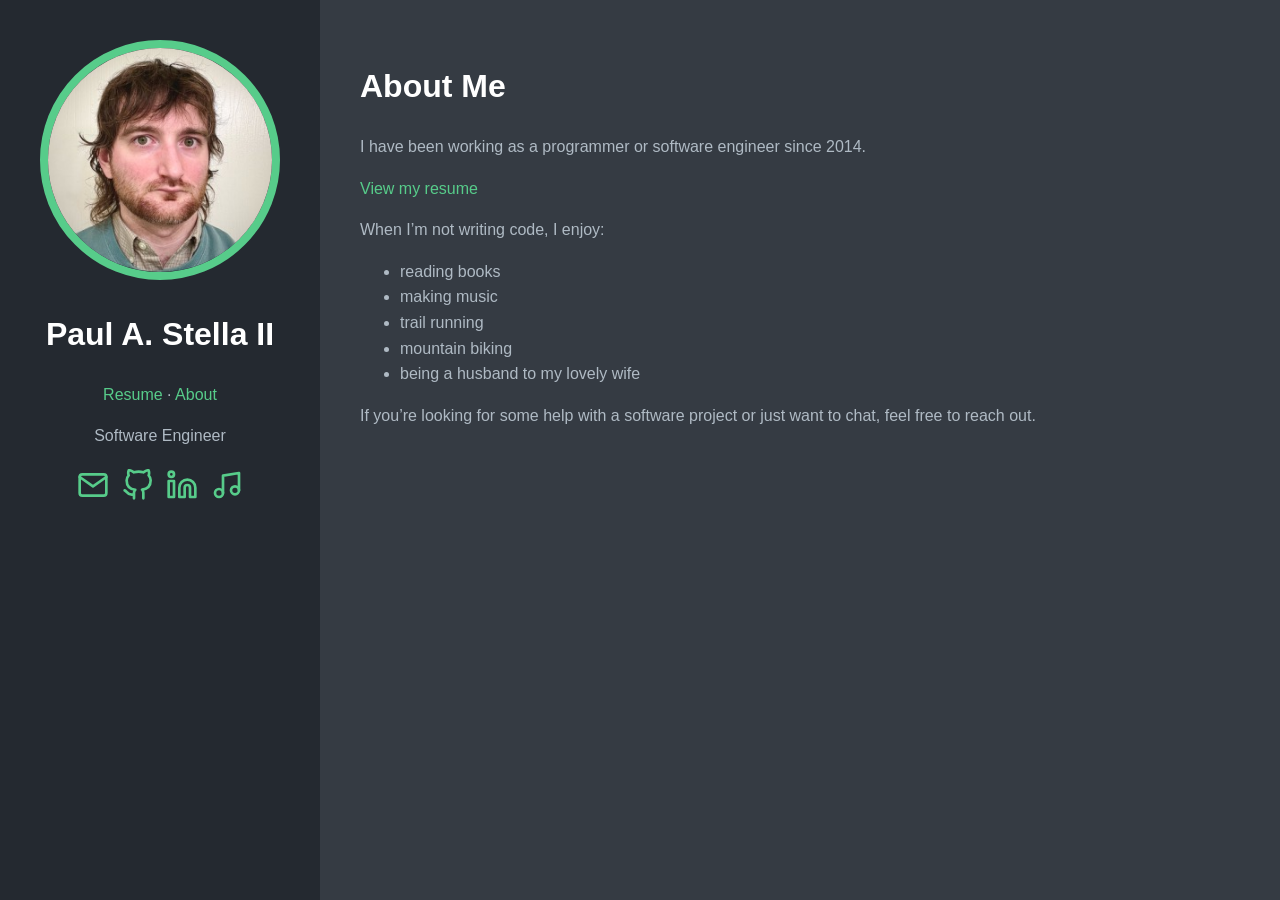
==== commit 0d137788: "update site" ====
--- a/index.html
+++ b/index.html
@@ -75,6 +75,7 @@
     <div class="homepage-content">
       
       <p>I have been working as a programmer or software engineer since 2014.</p>
+<p><a href="/resume">View my resume</a></p>
 <p>When I&rsquo;m not writing code, I enjoy:</p>
 <ul>
 <li>reading books</li>
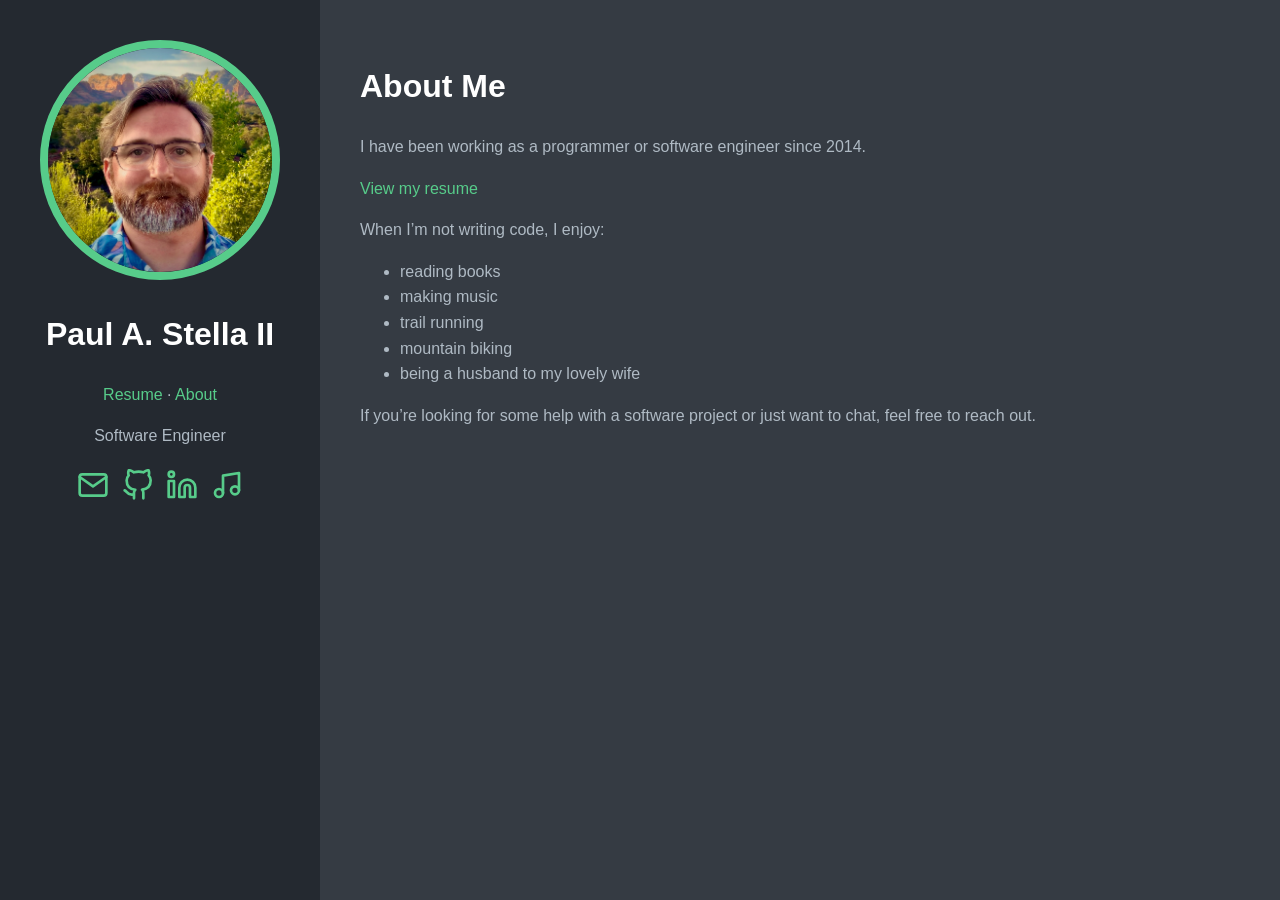
==== commit 91aef320: "update site" ====
--- a/index.html
+++ b/index.html
@@ -1,30 +1,44 @@
 <!doctype html>
-<html lang="en-us">
+<html lang="en">
   <head>
     <title>Paul A. Stella II</title>
     <link rel="shortcut icon" href="favicon.ico" />
     <meta charset="utf-8" />
-    <meta name="generator" content="Hugo 0.111.2">
+    <meta name="generator" content="Hugo 0.126.1">
     <meta name="viewport" content="width=device-width, initial-scale=1" />
     <meta name="author" content="Paul A. Stella II" />
     <meta name="description" content="Software Engineer" />
     <link rel="stylesheet" href="/css/main.min.3c3c186cd62e563ad6e2f00a89dbee656ab912d1d46f856b5605dd0232521e2a.css" />
+    <link rel="alternate" type="application/rss+xml" href="http://thepaulstella.com/index.xml" title="Paul A. Stella II">
+    
 
     
-    <meta name="twitter:card" content="summary"/>
-<meta name="twitter:title" content="About Me"/>
-<meta name="twitter:description" content="Software Engineer"/>
+  
 
-    <meta property="og:title" content="About Me" />
-<meta property="og:description" content="Software Engineer" />
-<meta property="og:type" content="website" />
-<meta property="og:url" content="http://thepaulstella.com/" />
+
+    
+  <meta name="twitter:card" content="summary">
+  <meta name="twitter:title" content="About Me">
+  <meta name="twitter:description" content="I have been working as a programmer or software engineer since 2014.
+View my resume
+When I’m not writing code, I enjoy:
+reading books making music trail running mountain biking being a husband to my lovely wife If you’re looking for some help with a software project or just want to chat, feel free to reach out.">
+
+    <meta property="og:url" content="http://thepaulstella.com/">
+  <meta property="og:site_name" content="Paul A. Stella II">
+  <meta property="og:title" content="About Me">
+  <meta property="og:description" content="I have been working as a programmer or software engineer since 2014.
+View my resume
+When I’m not writing code, I enjoy:
+reading books making music trail running mountain biking being a husband to my lovely wife If you’re looking for some help with a software project or just want to chat, feel free to reach out.">
+  <meta property="og:locale" content="en">
+  <meta property="og:type" content="website">
 
 
   </head>
   <body>
     <header class="app-header">
-      <a href="http://thepaulstella.com/"><img class="app-header-avatar" src="/avatar.jpg" alt="Paul A. Stella II" /></a>
+      <a href="/"><img class="app-header-avatar" src="/avatar.jpg" alt="Paul A. Stella II" /></a>
       <span class="app-header-title">Paul A. Stella II</span>
       <nav class="app-header-menu">
           <a class="app-header-menu-item" href="/resume/">Resume</a>
@@ -87,13 +101,6 @@
 <p>If you&rsquo;re looking for some help with a software project or just want to chat, feel free to reach out.</p>
 
     </div>
-    <div>
-      
-        
-      
-        
-      
-    </div>
   </main>
 
     </main>
